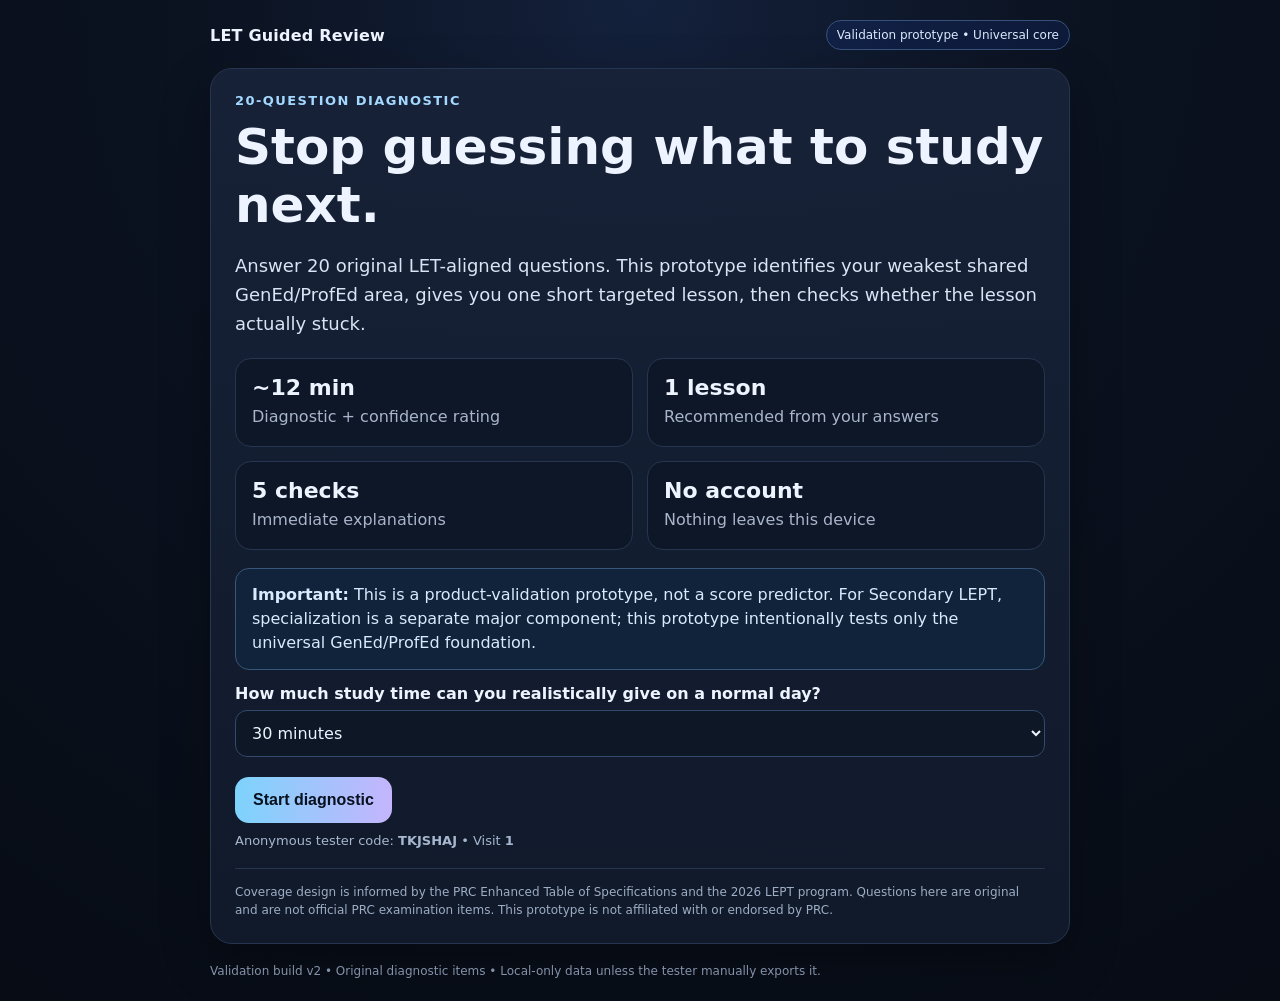
==== let-validation/index.html @ 0e3618d3 "Add LET guided review validation prototype" ====
<!doctype html>
<html lang="en">
<head>
<meta charset="utf-8" />
<meta name="viewport" content="width=device-width,initial-scale=1" />
<title>LET Guided Review — Validation Prototype</title>
<style>
:root{--bg:#0b1220;--panel:#111a2b;--panel2:#172238;--text:#eef4ff;--muted:#a8b5cb;--accent:#7dd3fc;--accent2:#c4b5fd;--good:#86efac;--warn:#fde68a;--bad:#fca5a5;--line:#263550;--shadow:0 18px 50px rgba(0,0,0,.28)}
*{box-sizing:border-box}body{margin:0;font-family:Inter,ui-sans-serif,system-ui,-apple-system,BlinkMacSystemFont,"Segoe UI",sans-serif;background:radial-gradient(circle at top,#14213c 0,#0b1220 38%,#070c15 100%);color:var(--text);min-height:100vh}.shell{max-width:900px;margin:0 auto;padding:20px}.topbar{display:flex;justify-content:space-between;gap:12px;align-items:center;margin-bottom:18px}.brand{font-weight:800;letter-spacing:.2px}.pill{font-size:12px;color:#dbeafe;border:1px solid #36517a;border-radius:999px;padding:7px 10px;background:rgba(29,78,216,.12)}.card{background:linear-gradient(180deg,rgba(23,34,56,.96),rgba(17,26,43,.96));border:1px solid var(--line);border-radius:22px;padding:24px;box-shadow:var(--shadow)}h1,h2,h3{line-height:1.16;margin:0 0 12px}h1{font-size:clamp(30px,5vw,50px)}h2{font-size:clamp(23px,3vw,32px)}h3{font-size:18px}.lead{font-size:18px;line-height:1.6;color:#d9e4f5}.muted{color:var(--muted);line-height:1.55}.grid{display:grid;gap:14px}.grid.two{grid-template-columns:repeat(2,minmax(0,1fr))}.metric{padding:16px;border:1px solid var(--line);border-radius:16px;background:#0e1727}.metric strong{display:block;font-size:22px;margin-bottom:5px}.btn{appearance:none;border:0;border-radius:14px;padding:14px 18px;font-size:16px;font-weight:750;cursor:pointer;transition:.18s transform,.18s opacity;background:linear-gradient(90deg,var(--accent),var(--accent2));color:#08111f}.btn:hover{transform:translateY(-1px)}.btn:disabled{opacity:.45;cursor:not-allowed;transform:none}.btn.secondary{background:#1b2942;color:var(--text);border:1px solid #33496d}.btn.ghost{background:transparent;color:#dce7f8;border:1px solid #33496d}.actions{display:flex;gap:10px;flex-wrap:wrap;margin-top:20px}.progress{height:10px;background:#0b1322;border-radius:999px;overflow:hidden;border:1px solid #233653}.bar{height:100%;width:0;background:linear-gradient(90deg,var(--accent),var(--accent2));transition:width .25s}.qmeta{display:flex;justify-content:space-between;gap:10px;color:var(--muted);font-size:13px;margin:10px 0 18px}.question{font-size:22px;line-height:1.42;margin-bottom:18px}.options{display:grid;gap:10px}.option{width:100%;text-align:left;border:1px solid #304665;border-radius:14px;padding:14px 15px;background:#0e1727;color:var(--text);font-size:15px;line-height:1.45;cursor:pointer}.option:hover{border-color:#5ca9d2}.option.selected{border-color:var(--accent);background:#10263b;box-shadow:0 0 0 2px rgba(125,211,252,.12)}.confidence{margin-top:22px;padding-top:18px;border-top:1px solid var(--line)}.confidence-row{display:flex;gap:8px;flex-wrap:wrap}.conf{border:1px solid #33496d;background:#101b2e;color:#d8e5f7;border-radius:12px;padding:10px 13px;cursor:pointer}.conf.selected{border-color:var(--accent2);background:#241f42}.notice{padding:14px 16px;border:1px solid #385679;background:rgba(14,43,72,.48);border-radius:14px;color:#d8eafd;line-height:1.5}.small{font-size:13px}.results-grid{display:grid;grid-template-columns:repeat(auto-fit,minmax(210px,1fr));gap:12px;margin:18px 0}.domain{border:1px solid var(--line);background:#0d1726;border-radius:16px;padding:16px}.domain .score{font-size:28px;font-weight:850}.tag{display:inline-block;font-size:11px;padding:5px 8px;border-radius:999px;margin:4px 4px 0 0;border:1px solid #355071;color:#cfe0f7}.tag.good{border-color:#315d45;color:#bdf8cf}.tag.warn{border-color:#6e6033;color:#fff0b4}.tag.bad{border-color:#6f3e46;color:#ffc5c9}.lesson{line-height:1.72;color:#e4edf9}.lesson h3{margin-top:22px}.lesson .example{padding:15px;border-left:4px solid var(--accent);background:#0d1727;border-radius:0 14px 14px 0;margin:16px 0}.retrieval-card{margin-top:16px;padding:16px;border:1px solid var(--line);border-radius:16px;background:#0d1726}.feedback{margin-top:10px;padding:12px;border-radius:12px;line-height:1.45}.feedback.good{background:rgba(34,197,94,.1);border:1px solid rgba(134,239,172,.35)}.feedback.bad{background:rgba(239,68,68,.1);border:1px solid rgba(252,165,165,.35)}label{font-weight:700;display:block;margin:14px 0 7px}select,textarea,input{width:100%;background:#0d1726;color:var(--text);border:1px solid #33496d;border-radius:12px;padding:12px;font:inherit}textarea{min-height:100px;resize:vertical}.price-options{display:grid;gap:10px}.price-btn{padding:13px;border:1px solid #33496d;border-radius:12px;background:#0d1726;color:var(--text);cursor:pointer;text-align:left}.price-btn.selected{border-color:var(--accent);background:#10263b}.footer{color:#8392aa;font-size:12px;line-height:1.55;margin-top:18px}.hidden{display:none!important}.sep{height:1px;background:var(--line);margin:22px 0}.kicker{font-size:13px;font-weight:800;letter-spacing:.11em;text-transform:uppercase;color:#a5d8ff;margin-bottom:10px}.sourcebox{font-size:12px;color:#9dadc4;line-height:1.5;padding-top:14px;border-top:1px solid var(--line);margin-top:20px}.sourcebox a{color:#bfe7ff}.statusline{font-size:13px;color:#a6b7cf;margin-top:10px}.chip{display:inline-flex;gap:6px;align-items:center;padding:6px 9px;border-radius:999px;background:#0c1727;border:1px solid #2d4566;font-size:12px;color:#c9d9ef;margin:4px 4px 0 0}@media(max-width:640px){.shell{padding:12px}.card{padding:18px;border-radius:18px}.grid.two{grid-template-columns:1fr}.question{font-size:19px}.topbar{align-items:flex-start;flex-direction:column}.btn{width:100%}.actions{display:grid;grid-template-columns:1fr}.qmeta{font-size:12px}}
</style>
</head>
<body>
<div class="shell">
  <div class="topbar"><div class="brand">LET Guided Review</div><div class="pill">Validation prototype • Universal core</div></div>

  <section id="landing" class="card">
    <div class="kicker">20-question diagnostic</div>
    <h1>Stop guessing what to study next.</h1>
    <p class="lead">Answer 20 original LET-aligned questions. This prototype identifies your weakest shared GenEd/ProfEd area, gives you one short targeted lesson, then checks whether the lesson actually stuck.</p>
    <div class="grid two" style="margin-top:20px">
      <div class="metric"><strong>~12 min</strong><span class="muted">Diagnostic + confidence rating</span></div>
      <div class="metric"><strong>1 lesson</strong><span class="muted">Recommended from your answers</span></div>
      <div class="metric"><strong>5 checks</strong><span class="muted">Immediate explanations</span></div>
      <div class="metric"><strong>No account</strong><span class="muted">Nothing leaves this device</span></div>
    </div>
    <div class="notice" style="margin-top:18px"><strong>Important:</strong> This is a product-validation prototype, not a score predictor. For Secondary LEPT, specialization is a separate major component; this prototype intentionally tests only the universal GenEd/ProfEd foundation.</div>
    <label for="minutes">How much study time can you realistically give on a normal day?</label>
    <select id="minutes"><option value="15">15 minutes</option><option value="30" selected>30 minutes</option><option value="45">45 minutes</option><option value="60">60+ minutes</option></select>
    <div class="actions"><button class="btn" id="startBtn">Start diagnostic</button></div>
    <div class="statusline">Anonymous tester code: <strong id="testerCode"></strong> • Visit <strong id="visitCount"></strong></div>
    <div class="sourcebox">Coverage design is informed by the PRC Enhanced Table of Specifications and the 2026 LEPT program. Questions here are original and are not official PRC examination items. This prototype is not affiliated with or endorsed by PRC.</div>
  </section>

  <section id="diagnostic" class="card hidden">
    <div class="progress"><div class="bar" id="progressBar"></div></div>
    <div class="qmeta"><span id="qCount"></span><span id="domainLabel"></span></div>
    <div class="question" id="questionText"></div>
    <div class="options" id="options"></div>
    <div class="confidence">
      <div class="muted small" style="margin-bottom:9px">How confident are you?</div>
      <div class="confidence-row">
        <button class="conf" data-conf="1">Mostly guessing</button>
        <button class="conf" data-conf="2">Somewhat sure</button>
        <button class="conf" data-conf="3">Very sure</button>
      </div>
    </div>
    <div class="actions"><button id="nextBtn" class="btn" disabled>Next</button></div>
  </section>

  <section id="results" class="card hidden">
    <div class="kicker">Your diagnostic map</div>
    <h2 id="resultHeadline"></h2>
    <p class="muted" id="resultSub"></p>
    <div class="results-grid" id="resultsGrid"></div>
    <div class="notice" id="confidenceInsight"></div>
    <div class="sep"></div>
    <h3>Your next study target</h3>
    <div id="recommendation"></div>
    <div class="actions"><button class="btn" id="lessonBtn">Start recommended lesson</button><button class="btn secondary" id="restartBtn">Restart diagnostic</button></div>
  </section>

  <section id="lessonSection" class="card hidden">
    <div class="kicker">Recommended micro-lesson</div>
    <h2 id="lessonTitle"></h2>
    <div id="lessonBody" class="lesson"></div>
    <div class="actions"><button class="btn" id="retrievalBtn">Check what stuck</button></div>
  </section>

  <section id="retrievalSection" class="card hidden">
    <div class="kicker">5-question retrieval check</div>
    <h2 id="retrievalTitle"></h2>
    <p class="muted">Answer from memory. Each explanation is shown immediately after you answer.</p>
    <div id="retrievalWrap"></div>
    <div id="retrievalSummary" class="notice hidden" style="margin-top:18px"></div>
    <div class="actions"><button class="btn hidden" id="feedbackBtn">Finish & give product feedback</button></div>
  </section>

  <section id="feedbackSection" class="card hidden">
    <div class="kicker">Validation question</div>
    <h2>Would this be worth ₱149 one-time if the full version covered your complete LET review plan?</h2>
    <p class="muted">Assume the full version includes verified lessons, diagnostics, weak-area repair, spaced review, and specialization support. Your answer helps decide whether this product should exist.</p>
    <div class="price-options" id="priceOptions">
      <button class="price-btn" data-price="yes"><strong>Yes</strong><br><span class="muted small">I would seriously consider buying at ₱149.</span></button>
      <button class="price-btn" data-price="maybe"><strong>Maybe</strong><br><span class="muted small">I see value, but something would stop me.</span></button>
      <button class="price-btn" data-price="no"><strong>No</strong><br><span class="muted small">The guided approach is not worth ₱149 to me.</span></button>
    </div>
    <label>Compared with a normal reviewer that mainly gives you a large question bank, this guided approach feels:</label>
    <div class="price-options" id="modeOptions">
      <button class="price-btn mode-btn" data-mode="more"><strong>More useful</strong><br><span class="muted small">I prefer being diagnosed and told what to study next.</span></button>
      <button class="price-btn mode-btn" data-mode="same"><strong>About the same</strong><br><span class="muted small">The guided flow does not add much value for me.</span></button>
      <button class="price-btn mode-btn" data-mode="less"><strong>Less useful</strong><br><span class="muted small">I would rather browse a normal question bank myself.</span></button>
    </div>
    <label>Would you voluntarily return tomorrow for the next recommended session?</label>
    <div class="price-options" id="returnOptions">
      <button class="price-btn return-btn" data-return="yes"><strong>Yes</strong></button>
      <button class="price-btn return-btn" data-return="maybe"><strong>Maybe</strong></button>
      <button class="price-btn return-btn" data-return="no"><strong>No</strong></button>
    </div>
    <label for="comment">What is the one thing that would most affect your decision?</label>
    <textarea id="comment" placeholder="Example: I need Science specialization first / I want more explanations / I already use another reviewer..."></textarea>
    <div class="actions"><button class="btn" id="saveFeedbackBtn" disabled>Save feedback</button></div>
  </section>

  <section id="doneSection" class="card hidden">
    <div class="kicker">Prototype complete</div>
    <h2>Thank you. Your test result is saved on this device.</h2>
    <p class="muted">For this zero-cost validation phase, you can export the anonymized session summary and send it to the researcher. It contains your scores, confidence pattern, retrieval result, product-preference response, return intent, price response and written comment—no name or email.</p>
    <div id="doneSummary" class="notice"></div>
    <div class="actions"><button class="btn" id="downloadBtn">Download anonymous feedback (.json)</button><button class="btn secondary" id="copyBtn">Copy summary</button><button class="btn ghost" id="startOverBtn">Test again</button></div>
    <div class="statusline" id="copyStatus"></div>
  </section>

  <div class="footer">Validation build v2 • Original diagnostic items • Local-only data unless the tester manually exports it.</div>
</div>
<script>
const domains={
  comm:{name:'Communication & Evidence',type:'General Education'},
  quant:{name:'Quantitative & Scientific Reasoning',type:'General Education'},
  learner:{name:'Learner-Centered & Inclusive Learning',type:'Professional Education'},
  assess:{name:'Assessment Literacy',type:'Professional Education'},
  align:{name:'Instructional Alignment & Professional Judgment',type:'Professional Education'}
};
const questions=[
{d:'comm',q:'Which revision is the clearest and most concise for a professional announcement?',o:['Due to the fact that heavy rain occurred, the seminar that was originally scheduled on Friday has now been moved to Monday instead.','Because of heavy rain, Friday’s seminar has been moved to Monday.','The seminar, with regard to Friday, is now Monday because there was rain that was heavy.','Heavy rain is the reason why the seminar, originally Friday, will instead be on the day Monday.'],a:1},
{d:'comm',q:'A researcher studying how Filipinos experienced a major historical event wants a primary source. Which is the best choice?',o:['A modern textbook chapter summarizing the event','A documentary produced decades later','A diary written by a participant during the event','An encyclopedia entry about the period'],a:2},
{d:'comm',q:'Alin ang pinakaangkop sa pormal na akademikong ulat?',o:['Grabe talaga ang taas ng resulta kaya super effective ang programa.','Ipinakikita ng datos ang pagtaas ng marka matapos ipatupad ang programa.','Sobrang okay ng programa dahil halatang gumana naman.','Ayos na ayos ang programa base sa nakita naming scores.'],a:1},
{d:'comm',q:'A social-media post claims a study proves a new teaching method is “always superior.” What is the strongest first step before accepting the claim?',o:['Count how many people shared the post','Check the original study’s methods, sample and actual conclusion','Trust it if the post includes a graph','Accept it if the claim matches your experience'],a:1},
{d:'quant',q:'A ₱800 learning material is discounted by 15%. What is the sale price?',o:['₱680','₱685','₱700','₱720'],a:0},
{d:'quant',q:'Five families report monthly internet costs of ₱1,200, ₱1,300, ₱1,350, ₱1,400 and ₱8,000. Which statistic best represents the typical cost?',o:['Mean, because it uses every value','Median, because the extreme value strongly distorts the mean','Range, because it is the middle value','Mode, because every dataset has one'],a:1},
{d:'quant',q:'A teacher wants to test whether fertilizer amount affects plant growth. Which design best supports a fair test?',o:['Change fertilizer, water and sunlight together','Use different plant species for each fertilizer level','Vary fertilizer while keeping major conditions such as water and light comparable','Measure only the tallest plant in each group'],a:2},
{d:'quant',q:'Ignoring air resistance, what happens to a ball’s energy as it falls from rest?',o:['Gravitational potential energy decreases as kinetic energy increases','Both potential and kinetic energy decrease','Kinetic energy becomes potential energy','Total mechanical energy steadily disappears'],a:0},
{d:'learner',q:'Which example best illustrates scaffolding within a learner’s zone of proximal development?',o:['Giving the complete answer before the learner attempts the task','Providing prompts at difficult steps, then gradually withdrawing them as competence increases','Assigning only tasks the learner can already complete independently','Giving the same worksheet repeatedly regardless of performance'],a:1},
{d:'learner',q:'A class holds a common misconception about seasons. Which response is most consistent with constructivist learning?',o:['State the correct answer and require memorization','Avoid discussing the misconception so it is not reinforced','Elicit the learners’ existing idea, confront it with evidence, and help them rebuild the explanation','Give more homework using the same misconception'],a:2},
{d:'learner',q:'A learner has difficulty reading small print but can meet the same science objective as classmates. What is the most inclusive response?',o:['Lower the learning objective automatically','Provide an accessible format while keeping the essential learning target','Excuse the learner from the task','Give a different unrelated activity'],a:1},
{d:'learner',q:'Which classroom choice is most likely to support intrinsic motivation while preserving the learning goal?',o:['Offer meaningful choices in how learners demonstrate the same target','Use public ranking after every task','Reward only the fastest student','Remove all challenging work'],a:0},
{d:'assess',q:'What is the primary purpose of formative assessment?',o:['To assign a final course grade','To adjust teaching and learning while learning is still taking place','To rank schools nationally','To certify completion after instruction'],a:1},
{d:'assess',q:'A test intended to measure scientific reasoning mostly asks students to recall isolated definitions. What is the main assessment problem?',o:['Low validity for the intended construct','Too much reliability','Excessive objectivity','Too much criterion referencing'],a:0},
{d:'assess',q:'If a test gives very different scores to the same stable learners under nearly identical conditions, which quality is most questionable?',o:['Reliability','Face value','Difficulty only','Content coverage only'],a:0},
{d:'assess',q:'Students pass a competency test only when they demonstrate a predefined standard, regardless of how classmates perform. This is primarily:',o:['Norm-referenced interpretation','Criterion-referenced interpretation','Ipsative ranking','Random selection'],a:1},
{d:'align',q:'An objective says, “Analyze the causes of a historical event.” Which assessment is best aligned?',o:['List five dates from the event','Match names with definitions','Explain and compare how several causes contributed to the event','Copy a paragraph from the textbook'],a:2},
{d:'align',q:'In backward design, what should a teacher clarify first?',o:['The desired learning outcomes','The classroom decorations','The longest available activity','The number of PowerPoint slides'],a:0},
{d:'align',q:'A colleague casually asks for details about a learner’s sensitive personal record even though the colleague is not involved in the case. What is the most professionally responsible response?',o:['Share everything because both are teachers','Share only rumors, not documents','Protect confidentiality and disclose only through authorized, legitimate channels','Post the information in a private group chat'],a:2},
{d:'align',q:'Which feedback is most likely to improve learning?',o:['“Wrong.”','“Good job.”','“Your claim is clear; now add evidence that directly supports it and explain the connection.”','“You should already know this.”'],a:2}
];

const lessons={
comm:{title:'Use evidence before confidence',body:`<p>Strong communication questions are rarely about “sounding formal.” They test whether a message is <strong>clear, appropriate, evidence-based and fit for purpose</strong>.</p><h3>1. Clarity beats inflated wording</h3><p>A professional sentence should preserve the necessary meaning while removing avoidable words. “Because of heavy rain, Friday’s seminar has been moved to Monday” is stronger than a longer sentence that repeats the same information.</p><div class="example"><strong>Quick test:</strong> If removing a phrase does not change the meaning, the phrase may be unnecessary.</div><h3>2. Match the source to the question</h3><p>A <strong>primary source</strong> comes directly from the period, event or person being studied: diaries, original records, interviews with participants, photographs, raw data. A <strong>secondary source</strong> interprets or summarizes primary evidence.</p><p>Neither type is automatically “better.” The correct choice depends on the question. To study a participant’s immediate experience, a diary can be valuable. To understand later scholarly interpretations, a secondary analysis can be appropriate.</p><h3>3. Academic language is precise, not dramatic</h3><p>Academic writing avoids unsupported intensifiers such as “super effective” or “obviously.” Prefer statements that show what the evidence actually supports: “The data show an increase after implementation.” Then evaluate whether the design justifies a causal claim.</p><h3>4. Trace claims back to evidence</h3><p>Graphs, shares, confidence and personal experience do not automatically validate a claim. When somebody says a study “proves” something, inspect the <strong>original source, sample, method, comparison and conclusion</strong>. Ask whether the evidence supports the strength of the claim.</p><h3>Distinction to remember</h3><p><strong>Clear claim + appropriate evidence + justified conclusion.</strong> If one of those links is weak, the communication is weak even when it sounds confident.</p>`},
quant:{title:'Reason with quantities and variables',body:`<p>Quantitative and scientific reasoning questions reward structure more than memorized tricks. Slow down long enough to identify <strong>what changes, what stays fixed, and what quantity the question actually asks for</strong>.</p><h3>1. Percent means “per hundred”</h3><p>A 15% discount on ₱800 is 0.15 × 800 = ₱120. Subtract the discount from the original price: ₱800 − ₱120 = <strong>₱680</strong>. A useful check is that a 15% discount should leave 85% of the original price.</p><h3>2. Choose statistics based on the data</h3><p>The mean uses every value, so an extreme value can pull it strongly upward or downward. The median is the middle ordered value and is often more representative when the distribution contains a large outlier.</p><div class="example"><strong>Example:</strong> 1,200; 1,300; 1,350; 1,400; 8,000. The median is 1,350. The mean is much higher because 8,000 is extreme.</div><h3>3. Fair tests isolate the variable of interest</h3><p>If you want to know whether fertilizer amount affects plant growth, fertilizer should vary while important competing conditions—such as water, light, plant type and measurement procedure—are kept reasonably comparable. Otherwise you cannot tell which factor produced the difference.</p><h3>4. Track transformations, not disappearance</h3><p>For a falling object with negligible air resistance, gravitational potential energy decreases while kinetic energy increases. The form changes, but total mechanical energy remains constant in the idealized system.</p><h3>Distinction to remember</h3><p><strong>Calculation:</strong> identify the base quantity. <strong>Data:</strong> inspect distribution before choosing a summary. <strong>Experiment:</strong> isolate variables. <strong>Physics:</strong> trace where the energy goes.</p>`},
learner:{title:'Support learning without removing the thinking',body:`<p>Learner-centered teaching does not mean making everything easy. It means arranging support so learners can do increasingly sophisticated thinking with appropriate access and guidance.</p><h3>1. Scaffolding is temporary</h3><p>Scaffolding gives prompts, models, cues or partial structures when learners cannot yet complete a task independently. The support should be <strong>reduced as competence grows</strong>. If the teacher permanently does the difficult thinking, the learner never gains independence.</p><h3>2. Prior knowledge can help—or interfere</h3><p>Learners do not enter the classroom empty. Existing ideas shape how new information is interpreted. When prior knowledge is inaccurate, effective teaching surfaces the idea, provides evidence or experiences that expose its limitations, then helps learners construct a better explanation.</p><div class="example"><strong>Example:</strong> Rather than simply telling students why seasons occur, first ask them to explain their current model, then use evidence about Earth’s tilt and sunlight angle to test it.</div><h3>3. Inclusion protects the essential target</h3><p>Access barriers should not automatically become lower expectations. If a learner can meet the same science objective but cannot access small text, change the <strong>format</strong>, not the essential outcome. Adaptation is strongest when it removes an irrelevant barrier.</p><h3>4. Motivation improves when learners have meaningful agency</h3><p>Choice can support motivation when all options still serve the same learning goal. For example, learners might explain a concept through a written response, diagram or short oral explanation when the objective allows these forms.</p><h3>Distinction to remember</h3><p><strong>Support ≠ substitution.</strong> Help learners reach the target; do not quietly replace the target with an easier unrelated task.</p>`},
assess:{title:'Assessment is evidence for a decision',body:`<p>Assessment literacy becomes easier when you ask one question first: <strong>What decision will this evidence support?</strong></p><h3>1. Formative and summative describe use</h3><p>Formative assessment is used <strong>during learning</strong> to decide what to do next. Summative assessment evaluates achievement after a period of instruction. The same quiz format can be formative or summative depending on how the result is used.</p><h3>2. Validity asks whether the interpretation is justified</h3><p>If an assessment is supposed to measure scientific reasoning but mainly rewards memorizing definitions, the resulting score is weak evidence for the intended reasoning competency. Alignment between the target and the task is central.</p><div class="example"><strong>Shortcut:</strong> “Does this task actually require the thinking named in the objective?”</div><h3>3. Reliability asks about consistency</h3><p>A measure cannot support strong decisions if scores fluctuate wildly for reasons unrelated to the skill being measured. Reliability concerns consistency across comparable conditions, raters, items or occasions.</p><h3>4. Criterion and norm answer different questions</h3><p><strong>Criterion-referenced:</strong> Did the learner meet a defined standard? <strong>Norm-referenced:</strong> How did the learner perform relative to others? A competency test with a predefined mastery threshold is criterion-referenced.</p><h3>Distinction to remember</h3><p><strong>Validity:</strong> are we measuring what we claim? <strong>Reliability:</strong> are results sufficiently consistent? <strong>Formative use:</strong> what should teaching or learning do next?</p>`},
align:{title:'Align the target, evidence and learning experience',body:`<p>Good instructional decisions form a chain: <strong>What should learners know or do? What evidence would prove it? What learning experiences prepare them to produce that evidence?</strong></p><h3>1. The verb in the objective matters</h3><p>If the objective says <strong>analyze</strong>, an assessment that only asks learners to list or recognize facts does not provide enough evidence. The task must require learners to examine relationships, causes, patterns or parts in a way consistent with the intended outcome.</p><h3>2. Backward design starts with the destination</h3><p>First clarify the desired outcome. Then identify acceptable evidence. Only then choose activities and resources. Starting with an entertaining activity can produce a lesson that is engaging but poorly aligned.</p><div class="example"><strong>Alignment check:</strong> Objective → Assessment → Activity. Each arrow should make sense.</div><h3>3. Professional judgment includes ethical boundaries</h3><p>Teachers often possess sensitive learner information. Professional responsibility includes protecting confidentiality and using authorized channels when information must be shared for a legitimate educational purpose. Casual curiosity is not a sufficient reason for disclosure.</p><h3>4. Feedback should tell the learner what to improve</h3><p>“Wrong” gives almost no information. Effective feedback is specific to the success criteria and points toward an actionable next step. It should help the learner close the gap between current performance and the target.</p><h3>Distinction to remember</h3><p><strong>Activity is not the goal.</strong> The goal determines the evidence; the evidence shapes the activity; professional judgment governs how the whole process is carried out.</p>`}
};

const retrieval={
comm:[
{q:'Which source is primary for studying a teacher’s experience during a 1990 classroom reform?',o:['A 2026 textbook summary','The teacher’s journal written in 1990','A recent blog about the reform','A modern encyclopedia'],a:1,e:'A contemporaneous journal is direct evidence from the participant and period.'},
{q:'Which sentence is most appropriate for an academic report?',o:['The intervention was insanely effective.','The post-test mean was higher than the pre-test mean.','Everybody knows the strategy worked.','The result was obviously amazing.'],a:1,e:'It reports the observed result without adding unsupported intensity or causation.'},
{q:'A viral infographic cites “research.” What should you examine first?',o:['Its color scheme','The original source and methods','The follower count','Whether friends agree'],a:1,e:'Claims should be traced to the original evidence, methods and actual conclusion.'},
{q:'Which revision is clearest?',o:['At this point in time, the meeting is currently cancelled.','The meeting is cancelled.','The meeting, currently at this time, has cancellation.','Cancellation of the meeting is currently being done now.'],a:1,e:'The shortest option preserves the complete necessary meaning.'},
{q:'A later historian interprets letters written during a war. The historian’s article is primarily:',o:['A primary source for the war itself','A secondary source interpreting primary evidence','Raw experimental data','An eyewitness record'],a:1,e:'The article is a later interpretation, even though it may use primary sources.'}
],
quant:[
{q:'A ₱1,000 item is discounted by 20%. What is the final price?',o:['₱200','₱800','₱820','₱1,200'],a:1,e:'Twenty percent of ₱1,000 is ₱200; subtract it from the original price.'},
{q:'Which measure is usually more resistant to one extreme outlier?',o:['Mean','Median','Range','Variance'],a:1,e:'The median depends on order, not the magnitude of one extreme value.'},
{q:'To test whether study time affects quiz score, what should be the main independent variable?',o:['Study time','Quiz score','Student ID','Teacher name'],a:0,e:'The independent variable is deliberately varied or compared as the possible cause.'},
{q:'In an ideal pendulum with no friction, total mechanical energy:',o:['Continuously disappears','Remains constant while changing form','Only increases','Exists only at the top'],a:1,e:'Potential and kinetic energy transform while total mechanical energy remains constant.'},
{q:'A class average rises from 50 to 60. What is the percent increase relative to 50?',o:['10%','20%','50%','60%'],a:1,e:'Increase is 10; 10 ÷ 50 = 0.20 = 20%.'}
],
learner:[
{q:'A teacher gives sentence starters at first, then removes them as students improve. This is:',o:['Scaffolding','Punishment','Norm referencing','Overlearning only'],a:0,e:'The temporary support is gradually withdrawn as independence grows.'},
{q:'A learner’s misconception is best addressed by:',o:['Ignoring it','Eliciting it and testing it against evidence','Giving the final answer only','Lowering all objectives'],a:1,e:'Existing conceptions shape new learning; evidence can help learners reconstruct them.'},
{q:'A student cannot read small text but understands grade-level content. Best first adjustment?',o:['Use an accessible text format','Reduce the concept difficulty automatically','Remove the student from the lesson','Give an unrelated worksheet'],a:0,e:'Remove the access barrier while preserving the essential learning target.'},
{q:'Which choice provides meaningful learner autonomy?',o:['Choose between two formats that both demonstrate the same objective','Choose whether to learn the objective at all','Choose any unrelated topic','Choose to skip feedback'],a:0,e:'Agency supports motivation when the choices still satisfy the learning target.'},
{q:'The strongest sign that scaffolding has worked is that the learner:',o:['Needs the same prompts forever','Can complete the task with less support','Waits for the teacher’s answer','Avoids challenging tasks'],a:1,e:'Effective scaffolding is faded as competence and independence increase.'}
],
assess:[
{q:'An exit ticket is used to decide tomorrow’s reteaching. Its use is:',o:['Formative','Purely summative','Normative only','Administrative only'],a:0,e:'The evidence is being used during learning to adjust subsequent instruction.'},
{q:'A writing assessment is scored almost entirely on handwriting neatness. If the intended target is argument quality, the biggest concern is:',o:['Validity','Class size','Time of day','Norm referencing'],a:0,e:'The score does not strongly represent the intended construct: quality of argument.'},
{q:'Two trained raters give almost identical scores using the same rubric. This supports:',o:['Reliability','Guessing','Item difficulty','Grade inflation'],a:0,e:'Consistency across raters is evidence related to reliability.'},
{q:'“Students must demonstrate 80% mastery of the defined competency.” This is:',o:['Criterion-referenced','Norm-referenced','Random-referenced','Popularity-referenced'],a:0,e:'Performance is compared with a predefined standard rather than other students.'},
{q:'Which question is most useful after a formative check shows widespread misunderstanding?',o:['Who should receive the final grade?','What misconception should instruction address next?','Who ranks first?','How can the score be hidden?'],a:1,e:'Formative assessment should inform the next teaching or learning move.'}
],
align:[
{q:'Objective: “Evaluate two solutions using evidence.” Best assessment?',o:['Define “solution.”','Choose the prettier solution.','Compare both solutions against criteria and justify a judgment with evidence.','List unrelated vocabulary.'],a:2,e:'The task directly requires evaluation using evidence, matching the objective.'},
{q:'Backward design sequence begins with:',o:['Desired learning results','Animations','Homework quantity','Room arrangement'],a:0,e:'Clarify the destination before designing evidence and activities.'},
{q:'A teacher receives sensitive learner information. The safest general principle is:',o:['Share it widely so everyone knows','Protect confidentiality and use authorized channels','Post it anonymously online','Discuss it casually with uninvolved colleagues'],a:1,e:'Sensitive information should be handled only for legitimate purposes through authorized processes.'},
{q:'Which feedback is most actionable?',o:['“Bad.”','“Try harder.”','“Your evidence is relevant; explain how it supports your claim.”','“Incorrect.”'],a:2,e:'It identifies what is working and specifies the next improvement tied to criteria.'},
{q:'An activity is fun but does not prepare learners for the stated objective. Best response?',o:['Keep it because engagement is enough','Revise or replace it so it supports the intended evidence','Change the objective afterward to fit the activity','Remove the assessment'],a:1,e:'Activities should support the learning target and the evidence learners must produce.'}
]};

let current=0,answers=[],selected=null,confidence=null,weakDomain=null,retrievalState=[],priceChoice=null,modeChoice=null,returnChoice=null;
let startedAt=null,diagnosticFinishedAt=null,lessonStartedAt=null,retrievalFinishedAt=null;
const testerId=localStorage.getItem('letTesterId')||('T'+Math.random().toString(36).slice(2,8).toUpperCase());
localStorage.setItem('letTesterId',testerId);
const visits=Number(localStorage.getItem('letVisitCount')||0)+1; localStorage.setItem('letVisitCount',String(visits));
const $=id=>document.getElementById(id);
$('testerCode').textContent=testerId;$('visitCount').textContent=String(visits);
function show(id){['landing','diagnostic','results','lessonSection','retrievalSection','feedbackSection','doneSection'].forEach(x=>$(x).classList.add('hidden'));$(id).classList.remove('hidden');window.scrollTo({top:0,behavior:'smooth'});}
function renderQ(){selected=null;confidence=null;$('nextBtn').disabled=true;document.querySelectorAll('.conf').forEach(b=>b.classList.remove('selected'));const x=questions[current];$('qCount').textContent=`Question ${current+1} of ${questions.length}`;$('domainLabel').textContent=domains[x.d].type;$('questionText').textContent=x.q;$('progressBar').style.width=`${((current)/questions.length)*100}%`;$('options').innerHTML=x.o.map((t,i)=>`<button class="option" data-i="${i}"><strong>${String.fromCharCode(65+i)}.</strong> ${t}</button>`).join('');document.querySelectorAll('.option').forEach(b=>b.onclick=()=>{document.querySelectorAll('.option').forEach(z=>z.classList.remove('selected'));b.classList.add('selected');selected=Number(b.dataset.i);toggleNext();});}
function toggleNext(){$('nextBtn').disabled=selected===null||confidence===null;}
function completeDiagnostic(){diagnosticFinishedAt=new Date();const stat={};Object.keys(domains).forEach(d=>stat[d]={correct:0,total:0,secure:0,fragile:0,misconception:0,uncertain:0});answers.forEach((r,i)=>{const q=questions[i],s=stat[q.d];s.total++;if(r.choice===q.a){s.correct++;if(r.conf===3)s.secure++;else s.fragile++;}else{if(r.conf===3)s.misconception++;else s.uncertain++;}});
// Priority: lowest accuracy; tie-breaker favors ProfEd, then high-confidence misconceptions.
weakDomain=Object.keys(stat).sort((a,b)=>{const aa=stat[a].correct/stat[a].total,bb=stat[b].correct/stat[b].total;if(aa!==bb)return aa-bb;const pa=domains[a].type==='Professional Education'?0:1,pb=domains[b].type==='Professional Education'?0:1;if(pa!==pb)return pa-pb;return stat[b].misconception-stat[a].misconception;})[0];
const total=answers.reduce((n,r,i)=>n+(r.choice===questions[i].a?1:0),0);$('resultHeadline').textContent=`${total}/20 correct — but the pattern matters more than the total.`;$('resultSub').textContent='This short diagnostic looks for secure knowledge, fragile knowledge and high-confidence misconceptions. It is intentionally too small to estimate an actual LEPT rating.';
$('resultsGrid').innerHTML=Object.entries(stat).map(([d,s])=>{const pct=Math.round(100*s.correct/s.total);return `<div class="domain"><div class="muted small">${domains[d].type}</div><h3>${domains[d].name}</h3><div class="score">${pct}%</div><span class="tag good">${s.secure} secure</span><span class="tag warn">${s.fragile} fragile</span><span class="tag bad">${s.misconception} misconception</span><span class="tag">${s.uncertain} uncertain</span></div>`}).join('');
const allMis=Object.values(stat).reduce((n,s)=>n+s.misconception,0),allFrag=Object.values(stat).reduce((n,s)=>n+s.fragile,0);$('confidenceInsight').innerHTML=allMis?`You had <strong>${allMis}</strong> incorrect answer${allMis>1?'s':''} marked “very sure.” Those are higher-priority than ordinary guesses because confident misconceptions can survive passive rereading.`:`No high-confidence misconception appeared in this small sample. You had <strong>${allFrag}</strong> correct answer${allFrag!==1?'s':''} with lower confidence; those are likely fragile and worth retrieval practice.`;
const s=stat[weakDomain];$('recommendation').innerHTML=`<p class="lead"><strong>${domains[weakDomain].name}</strong></p><p class="muted">You answered ${s.correct}/${s.total} correctly here. Instead of giving you more random questions, the prototype will teach this area next and immediately test retention.</p>`;sessionStorage.setItem('diagStat',JSON.stringify(stat));sessionStorage.setItem('diagTotal',String(total));show('results');}
function renderLesson(){lessonStartedAt=new Date();const l=lessons[weakDomain];$('lessonTitle').textContent=l.title;$('lessonBody').innerHTML=l.body;show('lessonSection');}
function renderRetrieval(){const items=retrieval[weakDomain];retrievalState=items.map(()=>({answered:false,correct:false,choice:null}));$('retrievalTitle').textContent=`${domains[weakDomain].name}: retrieval check`;$('retrievalWrap').innerHTML=items.map((x,idx)=>`<div class="retrieval-card" id="r${idx}"><div style="font-weight:760;margin-bottom:10px">${idx+1}. ${x.q}</div><div class="options">${x.o.map((t,i)=>`<button class="option" data-r="${idx}" data-i="${i}">${String.fromCharCode(65+i)}. ${t}</button>`).join('')}</div><div id="rf${idx}"></div></div>`).join('');document.querySelectorAll('[data-r]').forEach(b=>b.onclick=()=>answerRetrieval(Number(b.dataset.r),Number(b.dataset.i)));$('retrievalSummary').classList.add('hidden');$('feedbackBtn').classList.add('hidden');show('retrievalSection');}
function answerRetrieval(idx,choice){if(retrievalState[idx].answered)return;const item=retrieval[weakDomain][idx];retrievalState[idx]={answered:true,choice,correct:choice===item.a};const card=$(`r${idx}`);card.querySelectorAll('.option').forEach((b,i)=>{b.disabled=true;if(i===choice)b.classList.add('selected');});const f=$(`rf${idx}`);f.className=`feedback ${choice===item.a?'good':'bad'}`;f.innerHTML=`<strong>${choice===item.a?'Correct':'Not quite'}.</strong> ${item.e}`;if(retrievalState.every(x=>x.answered)){retrievalFinishedAt=new Date();const n=retrievalState.filter(x=>x.correct).length;$('retrievalSummary').classList.remove('hidden');$('retrievalSummary').innerHTML=`You retained <strong>${n}/5</strong> on the immediate check. ${n>=4?'Good immediate retrieval. In a full system, this topic would return later through spaced review.':'This topic still needs another short pass. A full system would keep it in your review queue rather than marking it “done.”'}`;$('feedbackBtn').classList.remove('hidden');}}
function saveFeedback(){const stat=JSON.parse(sessionStorage.getItem('diagStat')||'{}');const completedAt=new Date();const data={prototype:'LET Guided Review validation v2',tester_id:testerId,visit_count:visits,timestamp:completedAt.toISOString(),started_at:startedAt?startedAt.toISOString():null,diagnostic_finished_at:diagnosticFinishedAt?diagnosticFinishedAt.toISOString():null,lesson_started_at:lessonStartedAt?lessonStartedAt.toISOString():null,retrieval_finished_at:retrievalFinishedAt?retrievalFinishedAt.toISOString():null,duration_seconds:startedAt?Math.round((completedAt-startedAt)/1000):null,study_minutes:Number($('minutes').value),diagnostic_total:Number(sessionStorage.getItem('diagTotal')||0),domain_stats:stat,recommended_domain:weakDomain,retrieval_score:retrievalState.filter(x=>x.correct).length,retrieval_total:retrievalState.length,guided_vs_question_bank:modeChoice,return_tomorrow_intent:returnChoice,price_149:priceChoice,comment:$('comment').value.trim()};localStorage.setItem('letValidationLast',JSON.stringify(data));window.validationData=data;$('doneSummary').innerHTML=`Tester <strong>${testerId}</strong> • Diagnostic: <strong>${data.diagnostic_total}/20</strong> • Target: <strong>${domains[weakDomain].name}</strong> • Retrieval: <strong>${data.retrieval_score}/5</strong> • Guided approach: <strong>${modeChoice.toUpperCase()}</strong> • Return: <strong>${returnChoice.toUpperCase()}</strong> • ₱149: <strong>${priceChoice.toUpperCase()}</strong>`;show('doneSection');}
$('startBtn').onclick=()=>{current=0;answers=[];startedAt=new Date();diagnosticFinishedAt=null;lessonStartedAt=null;retrievalFinishedAt=null;renderQ();show('diagnostic');};
$('nextBtn').onclick=()=>{answers.push({choice:selected,conf:confidence});if(current<questions.length-1){current++;renderQ();}else{$('progressBar').style.width='100%';completeDiagnostic();}};
document.querySelectorAll('.conf').forEach(b=>b.onclick=()=>{document.querySelectorAll('.conf').forEach(z=>z.classList.remove('selected'));b.classList.add('selected');confidence=Number(b.dataset.conf);toggleNext();});
$('lessonBtn').onclick=renderLesson;$('restartBtn').onclick=()=>show('landing');$('retrievalBtn').onclick=renderRetrieval;$('feedbackBtn').onclick=()=>show('feedbackSection');
function updateFeedbackReady(){$('saveFeedbackBtn').disabled=!(priceChoice&&modeChoice&&returnChoice);}
document.querySelectorAll('[data-price]').forEach(b=>b.onclick=()=>{document.querySelectorAll('[data-price]').forEach(z=>z.classList.remove('selected'));b.classList.add('selected');priceChoice=b.dataset.price;updateFeedbackReady();});
document.querySelectorAll('[data-mode]').forEach(b=>b.onclick=()=>{document.querySelectorAll('[data-mode]').forEach(z=>z.classList.remove('selected'));b.classList.add('selected');modeChoice=b.dataset.mode;updateFeedbackReady();});
document.querySelectorAll('[data-return]').forEach(b=>b.onclick=()=>{document.querySelectorAll('[data-return]').forEach(z=>z.classList.remove('selected'));b.classList.add('selected');returnChoice=b.dataset.return;updateFeedbackReady();});
$('saveFeedbackBtn').onclick=saveFeedback;
$('downloadBtn').onclick=()=>{const data=window.validationData||JSON.parse(localStorage.getItem('letValidationLast')||'{}');const blob=new Blob([JSON.stringify(data,null,2)],{type:'application/json'});const url=URL.createObjectURL(blob);const a=document.createElement('a');a.href=url;a.download=`let-validation-${new Date().toISOString().slice(0,10)}.json`;a.click();setTimeout(()=>URL.revokeObjectURL(url),500);};
$('copyBtn').onclick=async()=>{const d=window.validationData||JSON.parse(localStorage.getItem('letValidationLast')||'{}');const text=`LET validation | Tester ${d.tester_id} | Visit ${d.visit_count} | Diagnostic ${d.diagnostic_total}/20 | Target ${domains[d.recommended_domain]?.name||d.recommended_domain} | Retrieval ${d.retrieval_score}/5 | Guided vs bank: ${d.guided_vs_question_bank} | Return: ${d.return_tomorrow_intent} | ₱149: ${d.price_149} | Comment: ${d.comment||'-'}`;try{await navigator.clipboard.writeText(text);$('copyStatus').textContent='Summary copied.';}catch(e){$('copyStatus').textContent=text;}};
$('startOverBtn').onclick=()=>{priceChoice=null;modeChoice=null;returnChoice=null;show('landing');};
</script>
</body>
</html>
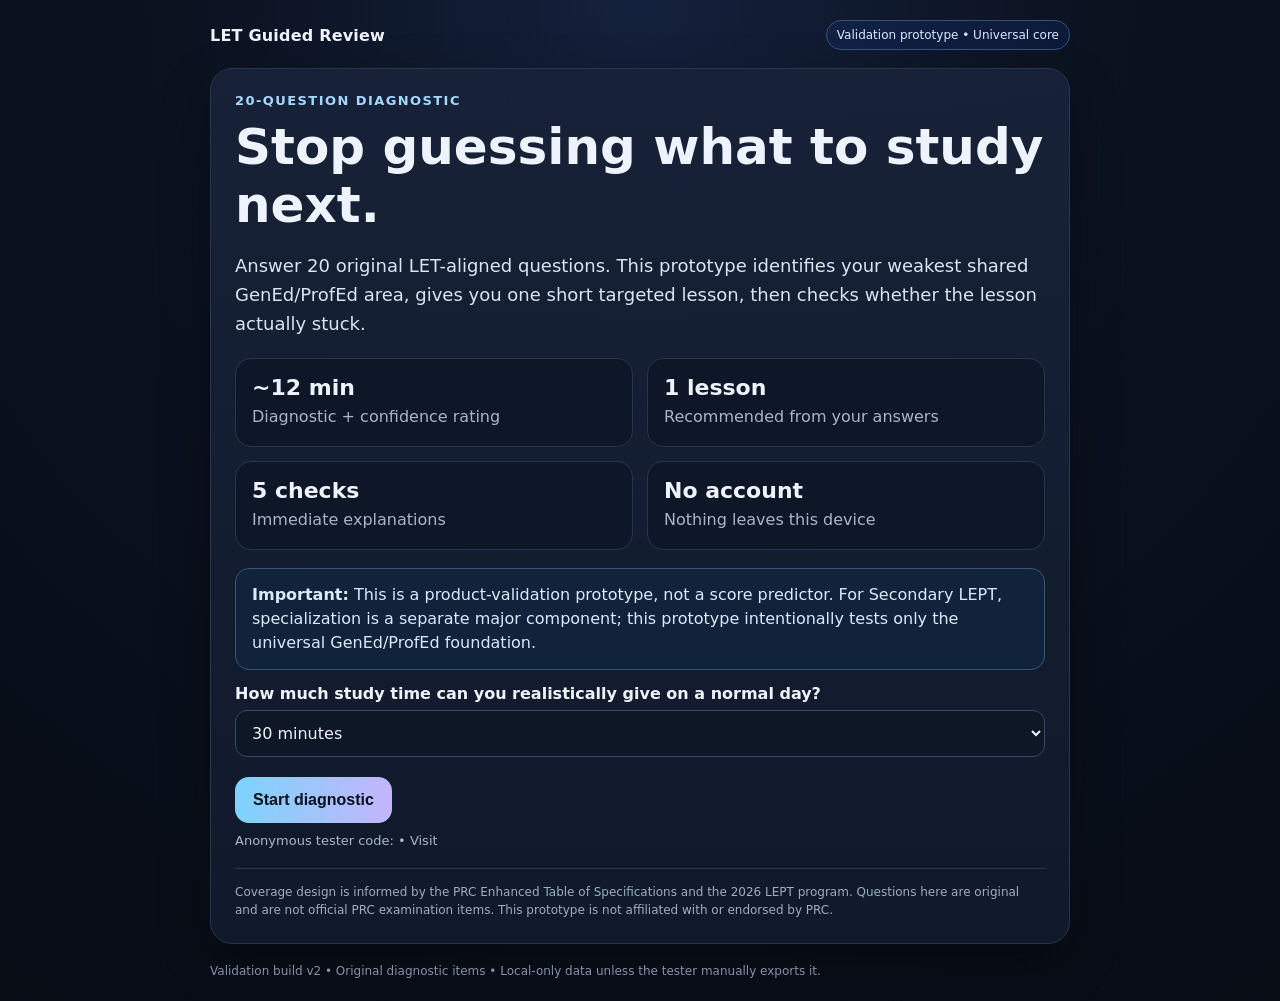
==== commit 3bf433a6: "Add acquisition source tracking to LET validation" ====
--- a/let-validation/index.html
+++ b/let-validation/index.html
@@ -192,7 +192,7 @@
 let startedAt=null,diagnosticFinishedAt=null,lessonStartedAt=null,retrievalFinishedAt=null;
 const testerId=localStorage.getItem('letTesterId')||('T'+Math.random().toString(36).slice(2,8).toUpperCase());
 localStorage.setItem('letTesterId',testerId);
-const visits=Number(localStorage.getItem('letVisitCount')||0)+1; localStorage.setItem('letVisitCount',String(visits));
+const visits=Number(localStorage.getItem('letVisitCount')||0)+1; localStorage.setItem('letVisitCount',String(visits));\nconst acquisitionSource=(new URLSearchParams(window.location.search).get('src')||'direct').slice(0,40);
 const $=id=>document.getElementById(id);
 $('testerCode').textContent=testerId;$('visitCount').textContent=String(visits);
 function show(id){['landing','diagnostic','results','lessonSection','retrievalSection','feedbackSection','doneSection'].forEach(x=>$(x).classList.add('hidden'));$(id).classList.remove('hidden');window.scrollTo({top:0,behavior:'smooth'});}
@@ -208,7 +208,7 @@
 function renderLesson(){lessonStartedAt=new Date();const l=lessons[weakDomain];$('lessonTitle').textContent=l.title;$('lessonBody').innerHTML=l.body;show('lessonSection');}
 function renderRetrieval(){const items=retrieval[weakDomain];retrievalState=items.map(()=>({answered:false,correct:false,choice:null}));$('retrievalTitle').textContent=`${domains[weakDomain].name}: retrieval check`;$('retrievalWrap').innerHTML=items.map((x,idx)=>`<div class="retrieval-card" id="r${idx}"><div style="font-weight:760;margin-bottom:10px">${idx+1}. ${x.q}</div><div class="options">${x.o.map((t,i)=>`<button class="option" data-r="${idx}" data-i="${i}">${String.fromCharCode(65+i)}. ${t}</button>`).join('')}</div><div id="rf${idx}"></div></div>`).join('');document.querySelectorAll('[data-r]').forEach(b=>b.onclick=()=>answerRetrieval(Number(b.dataset.r),Number(b.dataset.i)));$('retrievalSummary').classList.add('hidden');$('feedbackBtn').classList.add('hidden');show('retrievalSection');}
 function answerRetrieval(idx,choice){if(retrievalState[idx].answered)return;const item=retrieval[weakDomain][idx];retrievalState[idx]={answered:true,choice,correct:choice===item.a};const card=$(`r${idx}`);card.querySelectorAll('.option').forEach((b,i)=>{b.disabled=true;if(i===choice)b.classList.add('selected');});const f=$(`rf${idx}`);f.className=`feedback ${choice===item.a?'good':'bad'}`;f.innerHTML=`<strong>${choice===item.a?'Correct':'Not quite'}.</strong> ${item.e}`;if(retrievalState.every(x=>x.answered)){retrievalFinishedAt=new Date();const n=retrievalState.filter(x=>x.correct).length;$('retrievalSummary').classList.remove('hidden');$('retrievalSummary').innerHTML=`You retained <strong>${n}/5</strong> on the immediate check. ${n>=4?'Good immediate retrieval. In a full system, this topic would return later through spaced review.':'This topic still needs another short pass. A full system would keep it in your review queue rather than marking it “done.”'}`;$('feedbackBtn').classList.remove('hidden');}}
-function saveFeedback(){const stat=JSON.parse(sessionStorage.getItem('diagStat')||'{}');const completedAt=new Date();const data={prototype:'LET Guided Review validation v2',tester_id:testerId,visit_count:visits,timestamp:completedAt.toISOString(),started_at:startedAt?startedAt.toISOString():null,diagnostic_finished_at:diagnosticFinishedAt?diagnosticFinishedAt.toISOString():null,lesson_started_at:lessonStartedAt?lessonStartedAt.toISOString():null,retrieval_finished_at:retrievalFinishedAt?retrievalFinishedAt.toISOString():null,duration_seconds:startedAt?Math.round((completedAt-startedAt)/1000):null,study_minutes:Number($('minutes').value),diagnostic_total:Number(sessionStorage.getItem('diagTotal')||0),domain_stats:stat,recommended_domain:weakDomain,retrieval_score:retrievalState.filter(x=>x.correct).length,retrieval_total:retrievalState.length,guided_vs_question_bank:modeChoice,return_tomorrow_intent:returnChoice,price_149:priceChoice,comment:$('comment').value.trim()};localStorage.setItem('letValidationLast',JSON.stringify(data));window.validationData=data;$('doneSummary').innerHTML=`Tester <strong>${testerId}</strong> • Diagnostic: <strong>${data.diagnostic_total}/20</strong> • Target: <strong>${domains[weakDomain].name}</strong> • Retrieval: <strong>${data.retrieval_score}/5</strong> • Guided approach: <strong>${modeChoice.toUpperCase()}</strong> • Return: <strong>${returnChoice.toUpperCase()}</strong> • ₱149: <strong>${priceChoice.toUpperCase()}</strong>`;show('doneSection');}
+function saveFeedback(){const stat=JSON.parse(sessionStorage.getItem('diagStat')||'{}');const completedAt=new Date();const data={prototype:'LET Guided Review validation v2',tester_id:testerId,visit_count:visits,acquisition_source:acquisitionSource,timestamp:completedAt.toISOString(),started_at:startedAt?startedAt.toISOString():null,diagnostic_finished_at:diagnosticFinishedAt?diagnosticFinishedAt.toISOString():null,lesson_started_at:lessonStartedAt?lessonStartedAt.toISOString():null,retrieval_finished_at:retrievalFinishedAt?retrievalFinishedAt.toISOString():null,duration_seconds:startedAt?Math.round((completedAt-startedAt)/1000):null,study_minutes:Number($('minutes').value),diagnostic_total:Number(sessionStorage.getItem('diagTotal')||0),domain_stats:stat,recommended_domain:weakDomain,retrieval_score:retrievalState.filter(x=>x.correct).length,retrieval_total:retrievalState.length,guided_vs_question_bank:modeChoice,return_tomorrow_intent:returnChoice,price_149:priceChoice,comment:$('comment').value.trim()};localStorage.setItem('letValidationLast',JSON.stringify(data));window.validationData=data;$('doneSummary').innerHTML=`Tester <strong>${testerId}</strong> • Diagnostic: <strong>${data.diagnostic_total}/20</strong> • Target: <strong>${domains[weakDomain].name}</strong> • Retrieval: <strong>${data.retrieval_score}/5</strong> • Guided approach: <strong>${modeChoice.toUpperCase()}</strong> • Return: <strong>${returnChoice.toUpperCase()}</strong> • ₱149: <strong>${priceChoice.toUpperCase()}</strong>`;show('doneSection');}
 $('startBtn').onclick=()=>{current=0;answers=[];startedAt=new Date();diagnosticFinishedAt=null;lessonStartedAt=null;retrievalFinishedAt=null;renderQ();show('diagnostic');};
 $('nextBtn').onclick=()=>{answers.push({choice:selected,conf:confidence});if(current<questions.length-1){current++;renderQ();}else{$('progressBar').style.width='100%';completeDiagnostic();}};
 document.querySelectorAll('.conf').forEach(b=>b.onclick=()=>{document.querySelectorAll('.conf').forEach(z=>z.classList.remove('selected'));b.classList.add('selected');confidence=Number(b.dataset.conf);toggleNext();});
@@ -219,7 +219,7 @@
 document.querySelectorAll('[data-return]').forEach(b=>b.onclick=()=>{document.querySelectorAll('[data-return]').forEach(z=>z.classList.remove('selected'));b.classList.add('selected');returnChoice=b.dataset.return;updateFeedbackReady();});
 $('saveFeedbackBtn').onclick=saveFeedback;
 $('downloadBtn').onclick=()=>{const data=window.validationData||JSON.parse(localStorage.getItem('letValidationLast')||'{}');const blob=new Blob([JSON.stringify(data,null,2)],{type:'application/json'});const url=URL.createObjectURL(blob);const a=document.createElement('a');a.href=url;a.download=`let-validation-${new Date().toISOString().slice(0,10)}.json`;a.click();setTimeout(()=>URL.revokeObjectURL(url),500);};
-$('copyBtn').onclick=async()=>{const d=window.validationData||JSON.parse(localStorage.getItem('letValidationLast')||'{}');const text=`LET validation | Tester ${d.tester_id} | Visit ${d.visit_count} | Diagnostic ${d.diagnostic_total}/20 | Target ${domains[d.recommended_domain]?.name||d.recommended_domain} | Retrieval ${d.retrieval_score}/5 | Guided vs bank: ${d.guided_vs_question_bank} | Return: ${d.return_tomorrow_intent} | ₱149: ${d.price_149} | Comment: ${d.comment||'-'}`;try{await navigator.clipboard.writeText(text);$('copyStatus').textContent='Summary copied.';}catch(e){$('copyStatus').textContent=text;}};
+$('copyBtn').onclick=async()=>{const d=window.validationData||JSON.parse(localStorage.getItem('letValidationLast')||'{}');const text=`LET validation | Tester ${d.tester_id} | Visit ${d.visit_count} | Source ${d.acquisition_source||'direct'} | Diagnostic ${d.diagnostic_total}/20 | Target ${domains[d.recommended_domain]?.name||d.recommended_domain} | Retrieval ${d.retrieval_score}/5 | Guided vs bank: ${d.guided_vs_question_bank} | Return: ${d.return_tomorrow_intent} | ₱149: ${d.price_149} | Comment: ${d.comment||'-'}`;try{await navigator.clipboard.writeText(text);$('copyStatus').textContent='Summary copied.';}catch(e){$('copyStatus').textContent=text;}};
 $('startOverBtn').onclick=()=>{priceChoice=null;modeChoice=null;returnChoice=null;show('landing');};
 </script>
 </body>
